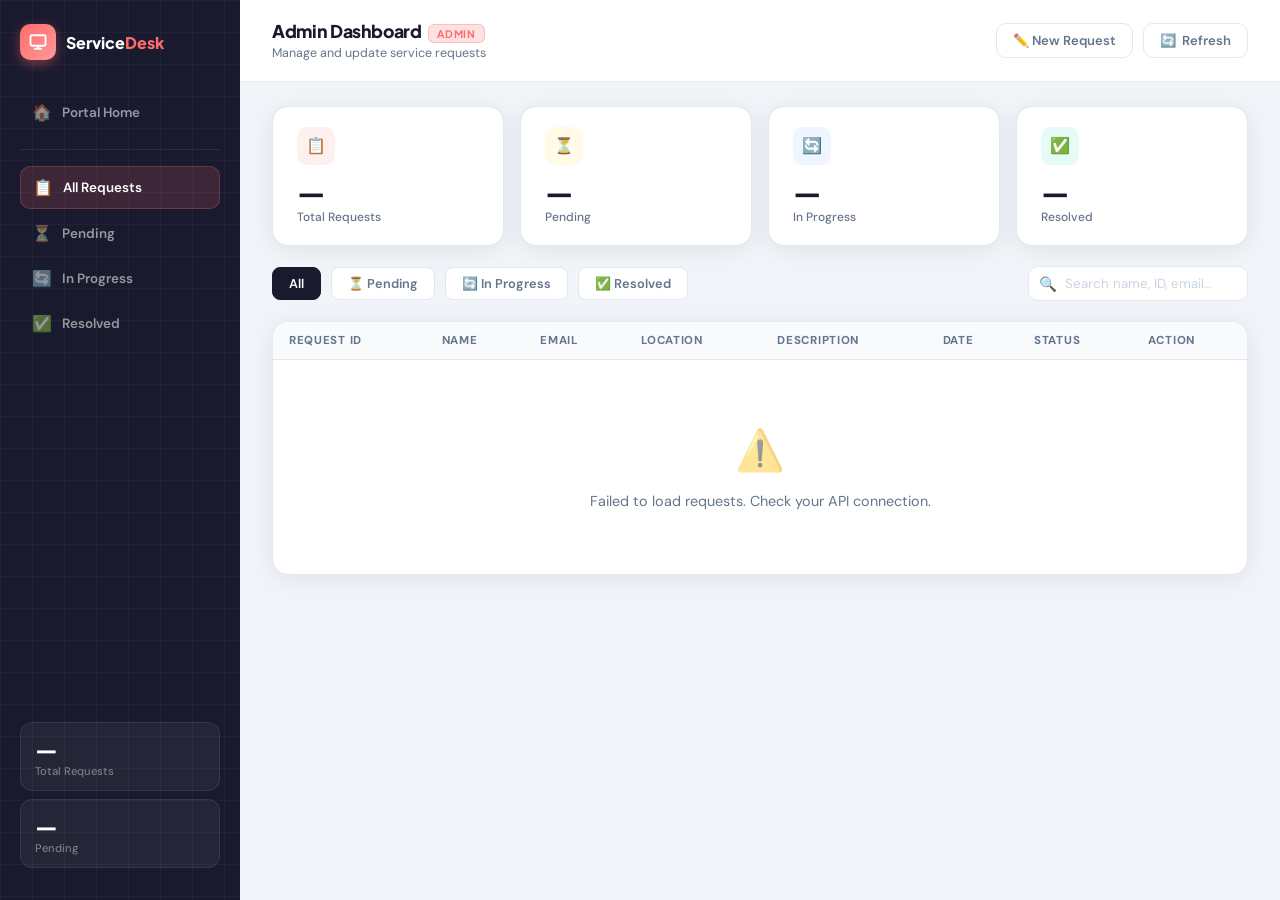
==== frontend/admin.html @ 1c4d12e1 "add admin page" ====
<!DOCTYPE html>
<html lang="en">
<head>
<meta charset="UTF-8">
<meta name="viewport" content="width=device-width, initial-scale=1.0">
<title>ServiceDesk – Admin</title>
<link href="https://fonts.googleapis.com/css2?family=Plus+Jakarta+Sans:wght@400;500;600;700;800&family=DM+Sans:wght@300;400;500&display=swap" rel="stylesheet">
<link rel="stylesheet" href="style.css">
<style>
/* ── ADMIN OVERRIDES ── */
html,body{height:100%;overflow:hidden}

.admin-shell{display:flex;flex:1;overflow:hidden;height:calc(100vh - 0px)}

/* admin sidebar */
.admin-sidebar{
  width:240px;flex-shrink:0;background:var(--ink);
  display:flex;flex-direction:column;padding:1.5rem 1.25rem;
  position:relative;overflow:hidden;
}
.admin-sidebar::before{
  content:'';position:absolute;inset:0;
  background-image:linear-gradient(rgba(255,255,255,0.03) 1px,transparent 1px),linear-gradient(90deg,rgba(255,255,255,0.03) 1px,transparent 1px);
  background-size:32px 32px;pointer-events:none;
}
.admin-logo{display:flex;align-items:center;gap:10px;margin-bottom:2rem;text-decoration:none;position:relative;z-index:1}
.admin-logo-icon{
  width:36px;height:36px;border-radius:10px;flex-shrink:0;
  background:linear-gradient(135deg,var(--coral),#ff9a9a);
  display:flex;align-items:center;justify-content:center;
  box-shadow:0 4px 12px rgba(255,107,107,0.4);
}
.admin-logo-icon svg{width:18px;height:18px}
.admin-logo-text{font-family:var(--font-display);font-weight:800;font-size:1rem;color:var(--white)}
.admin-logo-text span{color:var(--coral)}

.admin-badge{
  display:inline-block;padding:2px 8px;border-radius:6px;
  font-size:0.65rem;font-weight:700;text-transform:uppercase;letter-spacing:.06em;
  background:rgba(255,107,107,0.2);color:var(--coral);border:1px solid rgba(255,107,107,0.3);
  margin-left:4px;vertical-align:middle;
}

.admin-nav{display:flex;flex-direction:column;gap:4px;position:relative;z-index:1}
.admin-nav-item{
  display:flex;align-items:center;gap:10px;padding:10px 12px;border-radius:10px;
  font-size:0.84rem;font-weight:600;color:rgba(255,255,255,0.55);
  cursor:pointer;text-decoration:none;transition:.2s;border:none;background:none;
  font-family:var(--font-body);width:100%;text-align:left;
}
.admin-nav-item:hover{color:var(--white);background:rgba(255,255,255,0.07)}
.admin-nav-item.active{color:var(--white);background:rgba(255,107,107,0.15);border:1px solid rgba(255,107,107,0.25)}
.admin-nav-item .nav-icon{font-size:1rem;width:20px;text-align:center}

.admin-nav-divider{height:1px;background:rgba(255,255,255,0.08);margin:0.75rem 0}

.sidebar-stats{margin-top:auto;position:relative;z-index:1}
.sidebar-stat{padding:12px 14px;border-radius:12px;background:rgba(255,255,255,0.05);border:1px solid rgba(255,255,255,0.08);margin-bottom:8px}
.sidebar-stat-num{font-family:var(--font-display);font-size:1.4rem;font-weight:800;color:var(--white)}
.sidebar-stat-label{font-size:0.7rem;color:rgba(255,255,255,0.4);margin-top:1px;font-weight:500}

/* admin main */
.admin-main{flex:1;overflow-y:auto;background:var(--mist);display:flex;flex-direction:column}

.admin-topbar{
  display:flex;align-items:center;justify-content:space-between;
  padding:1.25rem 2rem;background:var(--white);
  border-bottom:1px solid var(--border);flex-shrink:0;
}
.admin-topbar-title{font-family:var(--font-display);font-size:1.1rem;font-weight:800;color:var(--ink);letter-spacing:-.02em}
.admin-topbar-sub{font-size:0.78rem;color:var(--slate);margin-top:2px}
.admin-actions{display:flex;align-items:center;gap:10px}
.admin-refresh-btn{
  display:flex;align-items:center;gap:6px;
  padding:8px 16px;border-radius:10px;border:1.5px solid var(--border);
  background:var(--white);color:var(--slate);font-size:0.82rem;font-weight:600;
  cursor:pointer;font-family:var(--font-body);transition:.2s;
}
.admin-refresh-btn:hover{border-color:var(--teal);color:var(--teal)}
.admin-refresh-btn.spinning .refresh-icon{animation:spin .6s linear infinite}
@keyframes spin{to{transform:rotate(360deg)}}

/* stats bar */
.stats-bar{
  display:grid;grid-template-columns:repeat(4,1fr);gap:1rem;
  padding:1.5rem 2rem 0;
}
.stat-card{
  background:var(--white);border:1px solid var(--border);
  border-radius:var(--radius);padding:1.25rem 1.5rem;
  box-shadow:var(--shadow);
}
.stat-card-top{display:flex;align-items:center;justify-content:space-between;margin-bottom:.6rem}
.stat-card-icon{width:38px;height:38px;border-radius:10px;display:flex;align-items:center;justify-content:center;font-size:1rem}
.stat-card-icon.coral{background:#fff0f0}
.stat-card-icon.amber{background:#fffbe6}
.stat-card-icon.blue{background:#eff6ff}
.stat-card-icon.teal{background:#e6faf7}
.stat-card-num{font-family:var(--font-display);font-size:1.75rem;font-weight:800;color:var(--ink);letter-spacing:-.04em}
.stat-card-label{font-size:0.75rem;color:var(--slate);font-weight:500}

/* filters */
.filter-bar{
  display:flex;align-items:center;gap:10px;
  padding:1.25rem 2rem;flex-wrap:wrap;
}
.filter-btn{
  padding:7px 16px;border-radius:8px;font-size:0.8rem;font-weight:600;
  cursor:pointer;border:1.5px solid var(--border);background:var(--white);
  color:var(--slate);font-family:var(--font-body);transition:.2s;
}
.filter-btn:hover{border-color:var(--ink);color:var(--ink)}
.filter-btn.active{background:var(--ink);color:var(--white);border-color:var(--ink)}
.filter-btn.pending.active{background:#b45309;border-color:#b45309}
.filter-btn.progress.active{background:#0369a1;border-color:#0369a1}
.filter-btn.resolved.active{background:var(--teal-dark);border-color:var(--teal-dark)}

.search-wrap{margin-left:auto;position:relative}
.search-input{
  padding:8px 14px 8px 36px;border:1.5px solid var(--border);border-radius:10px;
  font-size:0.83rem;font-family:var(--font-body);color:var(--ink);outline:none;
  width:220px;transition:.2s;background:var(--white);
}
.search-input:focus{border-color:var(--coral);width:260px}
.search-icon{position:absolute;left:11px;top:50%;transform:translateY(-50%);font-size:.9rem;pointer-events:none}

/* table */
.table-wrap{padding:0 2rem 2rem;flex:1}
.table-card{background:var(--white);border:1px solid var(--border);border-radius:var(--radius);box-shadow:var(--shadow);overflow:hidden}
table{width:100%;border-collapse:collapse}
thead{background:#f8fafc;border-bottom:1px solid var(--border)}
th{
  padding:11px 16px;text-align:left;
  font-size:0.72rem;font-weight:700;color:var(--slate);
  text-transform:uppercase;letter-spacing:.06em;white-space:nowrap;
}
td{
  padding:13px 16px;font-size:0.85rem;color:var(--ink);
  border-bottom:1px solid #f1f5f9;vertical-align:middle;
}
tr:last-child td{border-bottom:none}
tr:hover td{background:#fafbff}

.td-id{font-family:monospace;font-size:0.8rem;font-weight:700;color:var(--coral)}
.td-name{font-weight:600}
.td-email{color:var(--slate);font-size:0.8rem}
.td-loc{color:var(--slate);font-size:0.8rem}
.td-desc{max-width:200px;overflow:hidden;text-overflow:ellipsis;white-space:nowrap;color:var(--slate);font-size:0.8rem}
.td-date{color:var(--slate);font-size:0.78rem;white-space:nowrap}

/* status select */
.status-select{
  padding:5px 10px;border-radius:8px;font-size:0.78rem;font-weight:700;
  border:1.5px solid transparent;cursor:pointer;
  font-family:var(--font-body);outline:none;transition:.2s;appearance:none;
  -webkit-appearance:none;background-image:url("data:image/svg+xml,%3Csvg xmlns='http://www.w3.org/2000/svg' width='10' height='6'%3E%3Cpath d='M0 0l5 6 5-6z' fill='%2364748b'/%3E%3C/svg%3E");
  background-repeat:no-repeat;background-position:right 8px center;padding-right:24px;
}
.status-select.pending{background-color:#fffbe6;color:#b45309;border-color:#fde68a}
.status-select.progress{background-color:#eff6ff;color:#1d4ed8;border-color:#bfdbfe}
.status-select.resolved{background-color:#e6faf7;color:var(--teal-dark);border-color:#99f6e4}
.status-select:focus{box-shadow:0 0 0 3px rgba(255,107,107,.12)}

.save-btn{
  padding:6px 14px;border-radius:8px;font-size:0.78rem;font-weight:700;
  border:none;cursor:pointer;font-family:var(--font-body);transition:.2s;
  background:var(--coral);color:var(--white);display:none;margin-left:6px;
}
.save-btn:hover{background:var(--coral-dark)}
.save-btn.visible{display:inline-block}
.save-btn.saving{opacity:.6;cursor:not-allowed}
.save-btn.saved{background:var(--teal);pointer-events:none}

/* empty / loading */
.table-empty{
  text-align:center;padding:4rem 2rem;
  font-size:.9rem;color:var(--slate);
}
.table-empty .empty-icon{font-size:2.5rem;margin-bottom:1rem;display:block;opacity:.5}
.spinner{
  display:inline-block;width:32px;height:32px;border:3px solid var(--border);
  border-top-color:var(--coral);border-radius:50%;animation:spin .7s linear infinite;
  margin-bottom:1rem;
}

/* mobile */
@media(max-width:900px){
  .admin-sidebar{display:none}
  .stats-bar{grid-template-columns:1fr 1fr}
}
@media(max-width:600px){
  .stats-bar{grid-template-columns:1fr 1fr;padding:1rem}
  .filter-bar{padding:1rem}
  .table-wrap{padding:0 1rem 1rem}
  .admin-topbar{padding:1rem}
  td,th{padding:10px 10px}
  .td-loc,.td-date,.td-email{display:none}
}
</style>
</head>
<body>

<div class="admin-shell">

  <!-- SIDEBAR -->
  <aside class="admin-sidebar">
    <a href="index.html" class="admin-logo">
      <div class="admin-logo-icon">
        <svg viewBox="0 0 24 24" fill="none" stroke="white" stroke-width="2.5" stroke-linecap="round">
          <rect x="2" y="3" width="20" height="14" rx="2"/><path d="M8 21h8M12 17v4"/>
        </svg>
      </div>
      <span class="admin-logo-text">Service<span>Desk</span></span>
    </a>

    <nav class="admin-nav">
      <a href="index.html" class="admin-nav-item"><span class="nav-icon">🏠</span> Portal Home</a>
      <div class="admin-nav-divider"></div>
      <button class="admin-nav-item active" onclick="filterRequests('all')"><span class="nav-icon">📋</span> All Requests</button>
      <button class="admin-nav-item" onclick="filterRequests('Pending')"><span class="nav-icon">⏳</span> Pending</button>
      <button class="admin-nav-item" onclick="filterRequests('In Progress')"><span class="nav-icon">🔄</span> In Progress</button>
      <button class="admin-nav-item" onclick="filterRequests('Resolved')"><span class="nav-icon">✅</span> Resolved</button>
    </nav>

    <div class="sidebar-stats">
      <div class="sidebar-stat">
        <div class="sidebar-stat-num" id="sb-total">—</div>
        <div class="sidebar-stat-label">Total Requests</div>
      </div>
      <div class="sidebar-stat">
        <div class="sidebar-stat-num" id="sb-pending">—</div>
        <div class="sidebar-stat-label">Pending</div>
      </div>
    </div>
  </aside>

  <!-- MAIN -->
  <div class="admin-main">

    <div class="admin-topbar">
      <div>
        <div class="admin-topbar-title">Admin Dashboard <span class="admin-badge">Admin</span></div>
        <div class="admin-topbar-sub">Manage and update service requests</div>
      </div>
      <div class="admin-actions">
        <a href="submit.html" class="admin-refresh-btn" style="text-decoration:none">✏️ New Request</a>
        <button class="admin-refresh-btn" onclick="loadRequests()" id="refreshBtn">
          <span class="refresh-icon">🔄</span> Refresh
        </button>
      </div>
    </div>

    <!-- STATS BAR -->
    <div class="stats-bar">
      <div class="stat-card">
        <div class="stat-card-top"><div class="stat-card-icon coral">📋</div></div>
        <div class="stat-card-num" id="st-total">—</div>
        <div class="stat-card-label">Total Requests</div>
      </div>
      <div class="stat-card">
        <div class="stat-card-top"><div class="stat-card-icon amber">⏳</div></div>
        <div class="stat-card-num" id="st-pending">—</div>
        <div class="stat-card-label">Pending</div>
      </div>
      <div class="stat-card">
        <div class="stat-card-top"><div class="stat-card-icon blue">🔄</div></div>
        <div class="stat-card-num" id="st-progress">—</div>
        <div class="stat-card-label">In Progress</div>
      </div>
      <div class="stat-card">
        <div class="stat-card-top"><div class="stat-card-icon teal">✅</div></div>
        <div class="stat-card-num" id="st-resolved">—</div>
        <div class="stat-card-label">Resolved</div>
      </div>
    </div>

    <!-- FILTERS -->
    <div class="filter-bar">
      <button class="filter-btn active" onclick="setFilter('all',this)">All</button>
      <button class="filter-btn pending" onclick="setFilter('Pending',this)">⏳ Pending</button>
      <button class="filter-btn progress" onclick="setFilter('In Progress',this)">🔄 In Progress</button>
      <button class="filter-btn resolved" onclick="setFilter('Resolved',this)">✅ Resolved</button>
      <div class="search-wrap">
        <span class="search-icon">🔍</span>
        <input class="search-input" id="searchInput" placeholder="Search name, ID, email…" oninput="renderTable()">
      </div>
    </div>

    <!-- TABLE -->
    <div class="table-wrap">
      <div class="table-card">
        <table>
          <thead>
            <tr>
              <th>Request ID</th>
              <th>Name</th>
              <th>Email</th>
              <th>Location</th>
              <th>Description</th>
              <th>Date</th>
              <th>Status</th>
              <th>Action</th>
            </tr>
          </thead>
          <tbody id="tableBody">
            <tr><td colspan="8" class="table-empty"><div class="spinner"></div><br>Loading requests…</td></tr>
          </tbody>
        </table>
      </div>
    </div>

  </div>
</div>

<script>
const API_BASE = "https://w4o4c1pz78.execute-api.us-east-2.amazonaws.com/prod";
let allRequests = [];
let currentFilter = 'all';

/* ── LOAD ALL REQUESTS ── */
async function loadRequests() {
  const btn = document.getElementById('refreshBtn');
  btn.classList.add('spinning');

  try {
    const res  = await fetch(`${API_BASE}/list`);
    const data = await res.json();
    allRequests = Array.isArray(data) ? data : [];
    updateStats();
    renderTable();
  } catch(e) {
    document.getElementById('tableBody').innerHTML =
      `<tr><td colspan="8" class="table-empty"><span class="empty-icon">⚠️</span>Failed to load requests. Check your API connection.</td></tr>`;
  } finally {
    btn.classList.remove('spinning');
  }
}

/* ── STATS ── */
function updateStats() {
  const total    = allRequests.length;
  const pending  = allRequests.filter(r => r.status === 'Pending').length;
  const progress = allRequests.filter(r => r.status === 'In Progress').length;
  const resolved = allRequests.filter(r => r.status === 'Resolved').length;

  ['st-total','sb-total'].forEach(id => document.getElementById(id).textContent = total);
  ['st-pending','sb-pending'].forEach(id => document.getElementById(id).textContent = pending);
  document.getElementById('st-progress').textContent = progress;
  document.getElementById('st-resolved').textContent = resolved;
}

/* ── FILTER ── */
function setFilter(f, btn) {
  currentFilter = f;
  document.querySelectorAll('.filter-btn').forEach(b => b.classList.remove('active'));
  btn.classList.add('active');
  renderTable();
}

function filterRequests(f) {
  currentFilter = f;
  // sync filter buttons
  document.querySelectorAll('.filter-btn').forEach(b => {
    const bText = b.textContent.trim().replace(/[^a-zA-Z ]/g,'').trim();
    b.classList.remove('active');
    if (f === 'all' && bText === 'All') b.classList.add('active');
    if (f !== 'all' && bText === f) b.classList.add('active');
  });
  renderTable();
}

/* ── RENDER TABLE ── */
function renderTable() {
  const search = document.getElementById('searchInput').value.toLowerCase();

  let rows = allRequests.filter(r => {
    const matchFilter = currentFilter === 'all' || r.status === currentFilter;
    const matchSearch = !search ||
      (r.request_id || '').toLowerCase().includes(search) ||
      (r.name  || '').toLowerCase().includes(search) ||
      (r.email || '').toLowerCase().includes(search) ||
      (r.location || '').toLowerCase().includes(search);
    return matchFilter && matchSearch;
  });

  if (rows.length === 0) {
    document.getElementById('tableBody').innerHTML =
      `<tr><td colspan="8" class="table-empty"><span class="empty-icon">📭</span>No requests found.</td></tr>`;
    return;
  }

  document.getElementById('tableBody').innerHTML = rows.map(r => {
    const s = r.status || 'Pending';
    const cls = s === 'In Progress' ? 'progress' : s === 'Resolved' ? 'resolved' : 'pending';
    const date = r.created_at ? new Date(r.created_at).toLocaleDateString('en-IN',{day:'2-digit',month:'short',year:'numeric'}) : '—';
    const desc = (r.description || '').length > 45 ? r.description.slice(0,45) + '…' : (r.description || '—');

    return `<tr>
      <td><span class="td-id">${r.request_id || '—'}</span></td>
      <td class="td-name">${r.name || '—'}</td>
      <td class="td-email">${r.email || '—'}</td>
      <td class="td-loc">${r.location || '—'}</td>
      <td class="td-desc" title="${r.description || ''}">${desc}</td>
      <td class="td-date">${date}</td>
      <td>
        <select class="status-select ${cls}" id="sel-${r.request_id}"
          onchange="onStatusChange('${r.request_id}', this)">
          <option value="Pending"     ${s==='Pending'    ?'selected':''}>⏳ Pending</option>
          <option value="In Progress" ${s==='In Progress'?'selected':''}>🔄 In Progress</option>
          <option value="Resolved"    ${s==='Resolved'   ?'selected':''}>✅ Resolved</option>
        </select>
      </td>
      <td>
        <button class="save-btn" id="save-${r.request_id}"
          onclick="saveStatus('${r.request_id}')">Save</button>
      </td>
    </tr>`;
  }).join('');
}

/* ── STATUS CHANGE ── */
function onStatusChange(id, sel) {
  const cls = sel.value === 'In Progress' ? 'progress' : sel.value === 'Resolved' ? 'resolved' : 'pending';
  sel.className = `status-select ${cls}`;
  const btn = document.getElementById(`save-${id}`);
  btn.classList.add('visible');
  btn.classList.remove('saved','saving');
  btn.textContent = 'Save';
}

/* ── SAVE STATUS ── */
async function saveStatus(id) {
  const sel = document.getElementById(`sel-${id}`);
  const btn = document.getElementById(`save-${id}`);
  const newStatus = sel.value;

  btn.classList.add('saving');
  btn.textContent = '…';

  try {
    const res = await fetch(`${API_BASE}/update-status`, {
      method: 'POST',
      headers: { 'Content-Type': 'application/json' },
      body: JSON.stringify({ request_id: id, status: newStatus })
    });
    if (!res.ok) throw new Error();

    // update local data
    const req = allRequests.find(r => r.request_id === id);
    if (req) req.status = newStatus;
    updateStats();

    btn.classList.remove('saving');
    btn.classList.add('saved');
    btn.textContent = '✓ Saved';
    setTimeout(() => { btn.classList.remove('visible','saved'); btn.textContent='Save'; }, 2000);
  } catch {
    btn.classList.remove('saving');
    btn.textContent = '✗ Failed';
    btn.style.background = 'var(--danger,#ef4444)';
    setTimeout(() => { btn.textContent='Save'; btn.style.background=''; btn.classList.remove('saving'); }, 2000);
  }
}

// Load on page open
loadRequests();
</script>
</body>
</html>
---- frontend/style.css ----
*,*::before,*::after{margin:0;padding:0;box-sizing:border-box}

:root{
  --coral:#FF6B6B;
  --coral-dark:#e85555;
  --teal:#00C9A7;
  --teal-dark:#00a889;
  --yellow:#FFD93D;
  --ink:#1a1a2e;
  --ink2:#2d2d44;
  --slate:#64748b;
  --mist:#f1f5f9;
  --white:#ffffff;
  --border:#e2e8f0;
  --radius:16px;
  --radius-sm:10px;
  --shadow:0 4px 24px rgba(0,0,0,0.08);
  --font-display:'Plus Jakarta Sans',sans-serif;
  --font-body:'DM Sans',sans-serif;
}

html,body{height:100%;overflow:hidden}
body{font-family:var(--font-body);background:var(--mist);display:flex;flex-direction:column}

/* TOPBAR (mobile) */
.topbar{
  display:none;align-items:center;justify-content:space-between;
  padding:0 1.25rem;height:56px;
  background:var(--white);border-bottom:1px solid var(--border);flex-shrink:0;
}
.topbar-logo{font-family:var(--font-display);font-weight:800;font-size:1.1rem;color:var(--ink);display:flex;align-items:center;gap:8px}
.topbar-logo .dot{width:8px;height:8px;border-radius:50%;background:var(--coral)}
.hamburger{background:none;border:none;cursor:pointer;display:flex;flex-direction:column;gap:4px;padding:4px}
.hamburger span{display:block;width:20px;height:2px;background:var(--ink);border-radius:2px;transition:.25s}
.hamburger.open span:nth-child(1){transform:translateY(6px) rotate(45deg)}
.hamburger.open span:nth-child(2){opacity:0}
.hamburger.open span:nth-child(3){transform:translateY(-6px) rotate(-45deg)}
.mobile-nav-drawer{
  display:none;flex-direction:column;gap:4px;padding:.75rem 1rem;
  background:var(--white);border-bottom:1px solid var(--border);
}
.mobile-nav-drawer.open{display:flex}
.mobile-nav-drawer a{
  padding:10px 14px;border-radius:10px;font-size:.9rem;font-weight:600;
  color:var(--slate);text-decoration:none;transition:.2s;
}
.mobile-nav-drawer a.active{background:var(--ink);color:var(--white)}
.mobile-nav-drawer a:hover:not(.active){background:var(--mist);color:var(--ink)}

/* SHELL */
.shell{display:flex;flex:1;overflow:hidden}

/* SIDEBAR */
.sidebar{
  width:360px;flex-shrink:0;background:var(--ink);
  position:relative;overflow:hidden;display:flex;flex-direction:column;padding:2.5rem 2rem;
}
.blob{position:absolute;border-radius:50%;filter:blur(60px);opacity:.5;pointer-events:none}
.blob1{width:280px;height:280px;background:var(--coral);top:-80px;right:-80px;animation:float1 8s ease-in-out infinite}
.blob2{width:220px;height:220px;background:var(--teal);bottom:-60px;left:-60px;animation:float2 10s ease-in-out infinite}
.blob3{width:160px;height:160px;background:var(--yellow);bottom:30%;right:-40px;animation:float3 7s ease-in-out infinite}
@keyframes float1{0%,100%{transform:translate(0,0) scale(1)}50%{transform:translate(-20px,20px) scale(1.08)}}
@keyframes float2{0%,100%{transform:translate(0,0) scale(1)}50%{transform:translate(20px,-15px) scale(1.06)}}
@keyframes float3{0%,100%{transform:translate(0,0)}50%{transform:translate(-15px,20px)}}
.grid-pattern{
  position:absolute;inset:0;
  background-image:linear-gradient(rgba(255,255,255,0.03) 1px,transparent 1px),linear-gradient(90deg,rgba(255,255,255,0.03) 1px,transparent 1px);
  background-size:40px 40px;
}
.sidebar-inner{position:relative;z-index:2;display:flex;flex-direction:column;height:100%}
.s-logo{display:flex;align-items:center;gap:10px;margin-bottom:auto;text-decoration:none}
.s-logo-icon{
  width:40px;height:40px;border-radius:12px;
  background:linear-gradient(135deg,var(--coral),#ff9a9a);
  display:flex;align-items:center;justify-content:center;
  box-shadow:0 4px 16px rgba(255,107,107,0.4);flex-shrink:0;
}
.s-logo-icon svg{width:20px;height:20px}
.s-logo-text{font-family:var(--font-display);font-weight:800;font-size:1.15rem;color:var(--white)}
.s-logo-text span{color:var(--coral)}
.s-hero{flex:1;display:flex;flex-direction:column;justify-content:center;padding:2rem 0}
.s-tag{
  display:inline-flex;align-items:center;gap:6px;padding:5px 12px;border-radius:20px;
  background:rgba(255,107,107,0.15);border:1px solid rgba(255,107,107,0.3);
  font-size:.72rem;font-weight:600;color:var(--coral);letter-spacing:.06em;text-transform:uppercase;margin-bottom:1.25rem;
}
.s-tag-dot{width:5px;height:5px;border-radius:50%;background:var(--coral);animation:blink 2s infinite}
@keyframes blink{0%,100%{opacity:1}50%{opacity:.3}}
.s-title{
  font-family:var(--font-display);font-size:2rem;font-weight:800;
  color:var(--white);line-height:1.2;letter-spacing:-.03em;margin-bottom:1rem;
}
.s-title .hl{
  background:linear-gradient(90deg,var(--coral),var(--yellow));
  -webkit-background-clip:text;-webkit-text-fill-color:transparent;background-clip:text;
}
.s-desc{font-size:.9rem;color:rgba(255,255,255,.55);line-height:1.7;font-weight:300;margin-bottom:2rem}
.feats{display:flex;flex-direction:column;gap:10px}
.feat{
  display:flex;align-items:center;gap:12px;padding:10px 14px;border-radius:12px;
  background:rgba(255,255,255,.05);border:1px solid rgba(255,255,255,.08);
}
.feat-icon{width:32px;height:32px;border-radius:8px;flex-shrink:0;display:flex;align-items:center;justify-content:center;font-size:.9rem}
.feat-icon.coral{background:rgba(255,107,107,.15)}
.feat-icon.teal{background:rgba(0,201,167,.15)}
.feat-icon.yellow{background:rgba(255,217,61,.15)}
.feat-text{font-size:.82rem;font-weight:500;color:rgba(255,255,255,.75)}
.s-footer{font-size:.72rem;color:rgba(255,255,255,.25);margin-top:2rem}

/* CONTENT */
.content{flex:1;overflow-y:auto;display:flex;flex-direction:column}
.page-tabs{display:flex;align-items:center;gap:4px;padding:1.5rem 2rem 0}
.tab{
  padding:8px 20px;border-radius:8px;font-size:.82rem;font-weight:600;
  cursor:pointer;border:none;background:none;color:var(--slate);
  font-family:var(--font-body);transition:.2s;text-decoration:none;display:inline-block;
}
.tab:hover{color:var(--ink);background:rgba(0,0,0,.05)}
.tab.active{background:var(--ink);color:var(--white)}

.page{display:none;flex:1;padding:2rem;animation:slidein .3s ease}
.page.active{display:flex;flex-direction:column}
@keyframes slidein{from{opacity:0;transform:translateY(8px)}to{opacity:1;transform:translateY(0)}}

/* HOME */
.home-grid{display:grid;grid-template-columns:1fr 1fr;gap:1.25rem;margin-bottom:1.5rem}
.hcard{background:var(--white);border:1px solid var(--border);border-radius:var(--radius);padding:1.5rem;box-shadow:var(--shadow)}
.hcard-top{display:flex;align-items:center;justify-content:space-between;margin-bottom:.75rem}
.hcard-icon{width:40px;height:40px;border-radius:10px;display:flex;align-items:center;justify-content:center;font-size:1.1rem}
.hcard-icon.coral{background:#fff0f0}
.hcard-icon.teal{background:#e6faf7}
.hcard-icon.yellow{background:#fffbe6}
.hcard-icon.ink{background:#f1f5f9}
.hcard-num{font-family:var(--font-display);font-size:2rem;font-weight:800;color:var(--ink);letter-spacing:-.04em}
.hcard-label{font-size:.78rem;color:var(--slate);font-weight:500}
.hcard-trend{font-size:.72rem;font-weight:600;padding:3px 8px;border-radius:6px}
.hcard-trend.up{background:#e6faf7;color:var(--teal-dark)}
.hcard-trend.warn{background:#fffbe6;color:#b08800}
.quick-actions{display:grid;grid-template-columns:1fr 1fr;gap:1rem;margin-bottom:1.5rem}
.qa{
  padding:1.25rem 1.5rem;border-radius:var(--radius);cursor:pointer;border:none;
  font-family:var(--font-body);text-align:left;transition:all .2s;
  display:flex;align-items:center;gap:12px;-webkit-tap-highlight-color:transparent;
}
.qa.primary{background:var(--coral);color:var(--white);box-shadow:0 4px 16px rgba(255,107,107,.35)}
.qa.primary:hover{background:var(--coral-dark);transform:translateY(-2px);box-shadow:0 8px 24px rgba(255,107,107,.4)}
.qa.secondary{background:var(--white);color:var(--ink);border:1px solid var(--border);box-shadow:var(--shadow)}
.qa.secondary:hover{border-color:var(--teal);transform:translateY(-2px)}
.qa-icon{width:36px;height:36px;border-radius:10px;display:flex;align-items:center;justify-content:center;flex-shrink:0;font-size:1rem}
.qa.primary .qa-icon{background:rgba(255,255,255,.2)}
.qa.secondary .qa-icon{background:var(--mist)}
.qa-label{font-weight:700;font-size:.875rem}
.qa-sub{font-size:.72rem;opacity:.7;margin-top:2px}
.recent-label{font-family:var(--font-display);font-size:.85rem;font-weight:700;color:var(--ink);margin-bottom:.75rem;letter-spacing:-.01em}
.req-list{display:flex;flex-direction:column;gap:8px}
.req-row{
  display:flex;align-items:center;justify-content:space-between;
  padding:12px 16px;background:var(--white);border:1px solid var(--border);
  border-radius:12px;box-shadow:var(--shadow);
}
.req-info{display:flex;align-items:center;gap:10px}
.req-avatar{
  width:34px;height:34px;border-radius:10px;
  font-family:var(--font-display);font-weight:700;font-size:.75rem;
  display:flex;align-items:center;justify-content:center;flex-shrink:0;
}
.av1{background:#fff0f0;color:var(--coral)}
.av2{background:#e6faf7;color:var(--teal-dark)}
.av3{background:#fffbe6;color:#b08800}
.req-name{font-size:.82rem;font-weight:600;color:var(--ink)}
.req-id{font-size:.72rem;color:var(--slate);margin-top:1px}
.chip{padding:4px 10px;border-radius:20px;font-size:.68rem;font-weight:700;text-transform:uppercase;letter-spacing:.04em}
.chip-pending{background:#fffbe6;color:#b08800}
.chip-progress{background:#e0f2fe;color:#0369a1}
.chip-done{background:#e6faf7;color:var(--teal-dark)}

/* SUBMIT */
.form-layout{display:grid;grid-template-columns:1.1fr .9fr;gap:1.5rem;flex:1}
.form-panel{background:var(--white);border:1px solid var(--border);border-radius:var(--radius);padding:2rem;box-shadow:var(--shadow)}
.form-side{display:flex;flex-direction:column;gap:1rem}
.panel-title{font-family:var(--font-display);font-size:1.1rem;font-weight:800;color:var(--ink);margin-bottom:.25rem;letter-spacing:-.02em}
.panel-sub{font-size:.82rem;color:var(--slate);margin-bottom:1.5rem}
.field{display:flex;flex-direction:column;gap:6px;margin-bottom:1rem}
.field:last-of-type{margin-bottom:0}
label{font-size:.75rem;font-weight:700;color:var(--ink);text-transform:uppercase;letter-spacing:.06em}
input,textarea{
  padding:11px 14px;border:1.5px solid var(--border);border-radius:var(--radius-sm);
  font-size:max(16px,.9rem);font-family:var(--font-body);color:var(--ink);
  background:var(--white);outline:none;transition:.2s;
}
input:focus,textarea:focus{border-color:var(--coral);box-shadow:0 0 0 3px rgba(255,107,107,.12)}
input::placeholder,textarea::placeholder{color:#cbd5e1}
textarea{resize:vertical;min-height:90px}
.form-submit{
  width:100%;padding:13px;border-radius:12px;
  background:var(--coral);color:var(--white);
  font-size:.9rem;font-weight:700;letter-spacing:-.01em;
  border:none;cursor:pointer;font-family:var(--font-body);
  box-shadow:0 4px 16px rgba(255,107,107,.35);
  transition:all .2s;margin-top:1.25rem;
  display:flex;align-items:center;justify-content:center;gap:8px;
  -webkit-tap-highlight-color:transparent;
}
.form-submit:hover{background:var(--coral-dark);transform:translateY(-2px);box-shadow:0 8px 24px rgba(255,107,107,.4)}
.form-submit:active{transform:translateY(0)}
.form-submit:disabled{opacity:.6;transform:none;cursor:not-allowed}
.info-card{background:var(--ink);border-radius:var(--radius);padding:1.5rem;color:var(--white)}
.info-title{font-family:var(--font-display);font-size:.95rem;font-weight:700;margin-bottom:.5rem}
.info-sub{font-size:.8rem;color:rgba(255,255,255,.55);line-height:1.6;margin-bottom:1.25rem}
.steps{display:flex;flex-direction:column;gap:12px}
.step-row{display:flex;align-items:flex-start;gap:10px}
.step-num{
  width:24px;height:24px;border-radius:50%;flex-shrink:0;
  background:rgba(255,107,107,.2);border:1px solid rgba(255,107,107,.4);
  font-size:.7rem;font-weight:700;color:var(--coral);
  display:flex;align-items:center;justify-content:center;margin-top:1px;
}
.step-t{font-size:.82rem;font-weight:600;color:var(--white)}
.step-d{font-size:.75rem;color:rgba(255,255,255,.45);margin-top:2px}
.tips{display:flex;flex-direction:column;gap:8px}
.tip{
  display:flex;align-items:center;gap:8px;padding:10px 12px;border-radius:10px;
  background:rgba(255,255,255,.05);border:1px solid rgba(255,255,255,.07);
  font-size:.78rem;color:rgba(255,255,255,.6);
}
.tip-dot{width:6px;height:6px;border-radius:50%;flex-shrink:0}
.success-box{
  background:var(--white);border:1px solid var(--border);border-radius:var(--radius);
  padding:3rem 2rem;text-align:center;box-shadow:var(--shadow);
  display:none;animation:slidein .4s ease;
}
.success-box.show{display:block}
.s-ring{
  width:72px;height:72px;border-radius:50%;
  background:linear-gradient(135deg,#e6faf7,#b2f5ea);border:2px solid var(--teal);
  display:flex;align-items:center;justify-content:center;
  margin:0 auto 1.25rem;font-size:1.75rem;
}
.s-title2{font-family:var(--font-display);font-size:1.3rem;font-weight:800;color:var(--ink);margin-bottom:.4rem}
.s-sub2{font-size:.875rem;color:var(--slate);line-height:1.6}
.id-pill{
  display:inline-flex;align-items:center;gap:8px;margin-top:1.25rem;
  padding:12px 20px;background:var(--mist);border:1.5px dashed var(--border);border-radius:12px;
}
.id-lbl{font-size:.7rem;font-weight:700;color:var(--slate);text-transform:uppercase;letter-spacing:.06em}
.id-code{font-family:monospace;font-size:1rem;font-weight:700;color:var(--coral);word-break:break-all}
.err-bar{
  display:none;padding:10px 14px;border-radius:10px;
  background:#fff0f0;border:1px solid #fecaca;
  font-size:.82rem;color:#dc2626;margin-top:.75rem;
}
.err-bar.show{display:block;animation:slidein .3s ease}

/* TRACK */
.track-layout{display:grid;grid-template-columns:1fr 1fr;gap:1.5rem;flex:1}
.search-panel{background:var(--white);border:1px solid var(--border);border-radius:var(--radius);padding:2rem;box-shadow:var(--shadow)}
.track-input-wrap{position:relative;margin-bottom:1rem}
.track-icon{position:absolute;left:14px;top:50%;transform:translateY(-50%);font-size:1rem;pointer-events:none}
.track-input{
  width:100%;padding:13px 14px 13px 42px;border:1.5px solid var(--border);border-radius:var(--radius-sm);
  font-size:max(16px,.9rem);font-family:monospace;letter-spacing:.04em;color:var(--ink);outline:none;transition:.2s;
}
.track-input:focus{border-color:var(--teal);box-shadow:0 0 0 3px rgba(0,201,167,.12)}
.track-btn{
  width:100%;padding:13px;border-radius:12px;background:var(--teal);color:var(--white);
  font-size:.9rem;font-weight:700;border:none;cursor:pointer;font-family:var(--font-body);
  box-shadow:0 4px 16px rgba(0,201,167,.3);transition:all .2s;-webkit-tap-highlight-color:transparent;
}
.track-btn:hover{background:var(--teal-dark);transform:translateY(-2px);box-shadow:0 8px 24px rgba(0,201,167,.4)}
.track-btn:disabled{opacity:.6;transform:none;cursor:not-allowed}
.result-panel{background:var(--white);border:1px solid var(--border);border-radius:var(--radius);padding:2rem;box-shadow:var(--shadow);display:flex;flex-direction:column}
.empty-state{flex:1;display:flex;flex-direction:column;align-items:center;justify-content:center;text-align:center;padding:2rem}
.empty-icon{font-size:2.5rem;margin-bottom:1rem;opacity:.5}
.empty-label{font-family:var(--font-display);font-weight:700;color:var(--ink);margin-bottom:.4rem}
.empty-sub{font-size:.82rem;color:var(--slate)}
.result-inner{display:none;animation:slidein .35s ease}
.result-inner.show{display:block}
.result-header2{
  display:flex;align-items:center;justify-content:space-between;
  padding-bottom:1rem;border-bottom:1px solid var(--border);margin-bottom:1.25rem;flex-wrap:wrap;gap:.5rem;
}
.result-id2{font-family:monospace;font-size:.92rem;font-weight:700;color:var(--ink);word-break:break-all}
.rfield{margin-bottom:1rem}
.rfield:last-of-type{margin-bottom:0}
.rfield-label{font-size:.7rem;font-weight:700;color:var(--slate);text-transform:uppercase;letter-spacing:.06em;margin-bottom:4px}
.rfield-val{font-size:.9rem;color:var(--ink);font-weight:500}
.progress-bar-wrap{margin-top:1.5rem;padding-top:1.25rem;border-top:1px solid var(--border)}
.progress-label{font-size:.75rem;font-weight:700;color:var(--slate);text-transform:uppercase;letter-spacing:.06em;margin-bottom:.75rem}
.progress-steps{display:flex;align-items:center}
.p-step{display:flex;flex-direction:column;align-items:center;flex:1}
.p-dot{
  width:28px;height:28px;border-radius:50%;display:flex;align-items:center;justify-content:center;
  font-size:.7rem;font-weight:700;border:2px solid var(--border);
  background:var(--white);color:var(--slate);transition:.3s;
}
.p-dot.done{background:var(--teal);border-color:var(--teal);color:var(--white)}
.p-dot.active{background:var(--coral);border-color:var(--coral);color:var(--white)}
.p-line{flex:1;height:2px;background:var(--border);transition:.3s}
.p-line.done{background:var(--teal)}
.p-label2{font-size:.65rem;color:var(--slate);margin-top:5px;text-align:center;font-weight:500}
.p-step.done .p-label2{color:var(--teal-dark)}
.p-step.active .p-label2{color:var(--coral)}

/* RESPONSIVE */
@media(max-width:900px){
  .sidebar{display:none}
  .topbar{display:flex}
  .form-layout{grid-template-columns:1fr}
  .track-layout{grid-template-columns:1fr}
  .home-grid{grid-template-columns:1fr 1fr}
}
@media(max-width:600px){
  .home-grid{grid-template-columns:1fr}
  .quick-actions{grid-template-columns:1fr}
  .page{padding:1rem}
  .page-tabs{padding:1rem 1rem 0}
  .tab{padding:7px 14px;font-size:.78rem}
  .form-panel{padding:1.5rem}
}
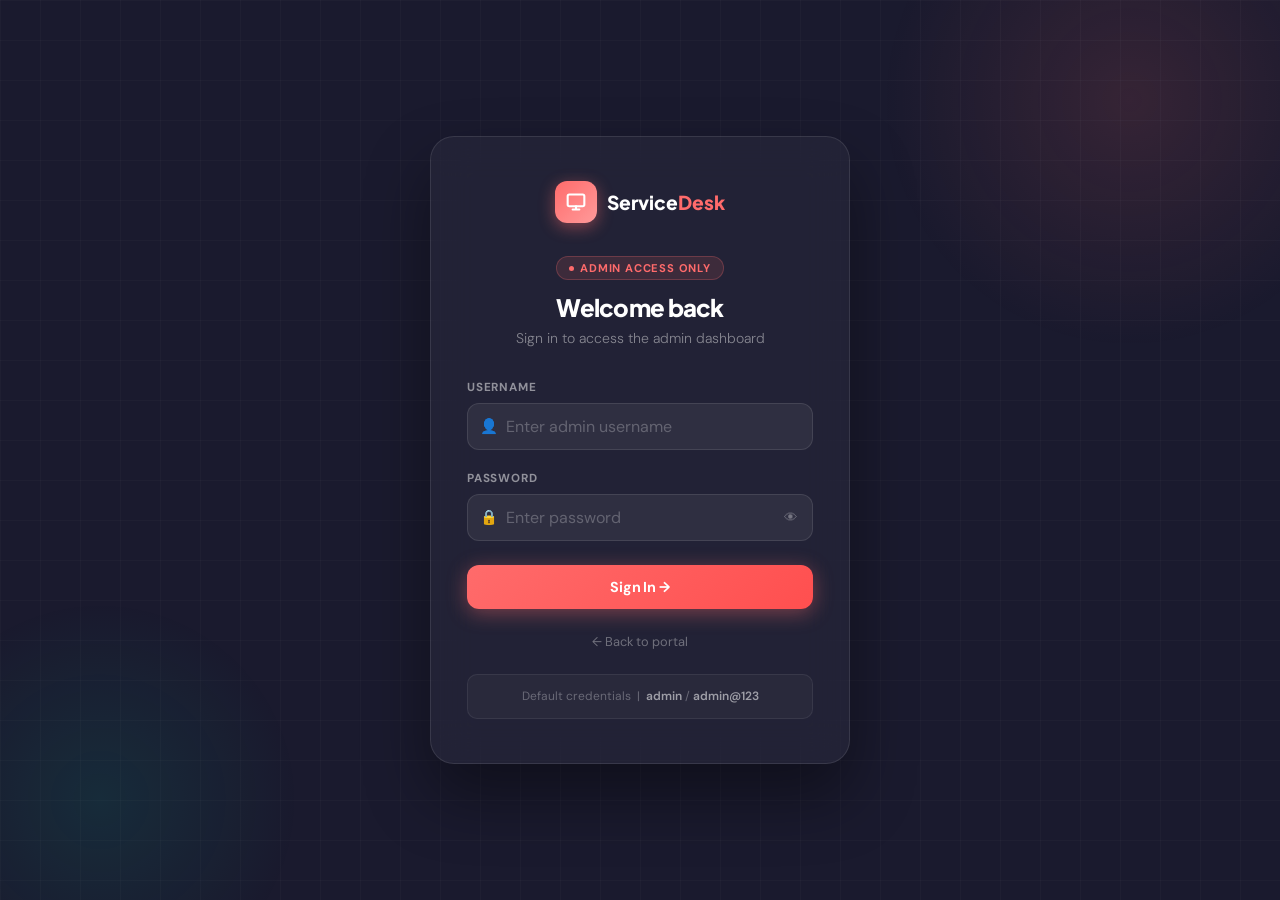
==== commit 12a6a112: "login page for admin dashboard" ====
--- a/frontend/admin.html
+++ b/frontend/admin.html
@@ -199,6 +199,12 @@
 </style>
 </head>
 <body>
+<script>
+// Auth guard — redirect to login if not authenticated
+if (sessionStorage.getItem("sd_admin_auth") !== "true") {
+  window.location.href = "admin-login.html";
+}
+</script>
 
 <div class="admin-shell">
 
@@ -240,10 +246,11 @@
     <div class="admin-topbar">
       <div>
         <div class="admin-topbar-title">Admin Dashboard <span class="admin-badge">Admin</span></div>
-        <div class="admin-topbar-sub">Manage and update service requests</div>
+        <div class="admin-topbar-sub">Logged in as <b id="adminUser"></b> · Manage and update service requests</div>
       </div>
       <div class="admin-actions">
         <a href="submit.html" class="admin-refresh-btn" style="text-decoration:none">✏️ New Request</a>
+        <button class="admin-refresh-btn" onclick="logout()" style="border-color:#fecaca;color:#ef4444;">🚪 Logout</button>
         <button class="admin-refresh-btn" onclick="loadRequests()" id="refreshBtn">
           <span class="refresh-icon">🔄</span> Refresh
         </button>
@@ -462,6 +469,17 @@
   }
 }
 
+// Logout
+function logout() {
+  sessionStorage.removeItem("sd_admin_auth");
+  sessionStorage.removeItem("sd_admin_user");
+  window.location.href = "admin-login.html";
+}
+
+// Show logged-in username
+const adminUserEl = document.getElementById('adminUser');
+if (adminUserEl) adminUserEl.textContent = sessionStorage.getItem('sd_admin_user') || 'admin';
+
 // Load on page open
 loadRequests();
 </script>
